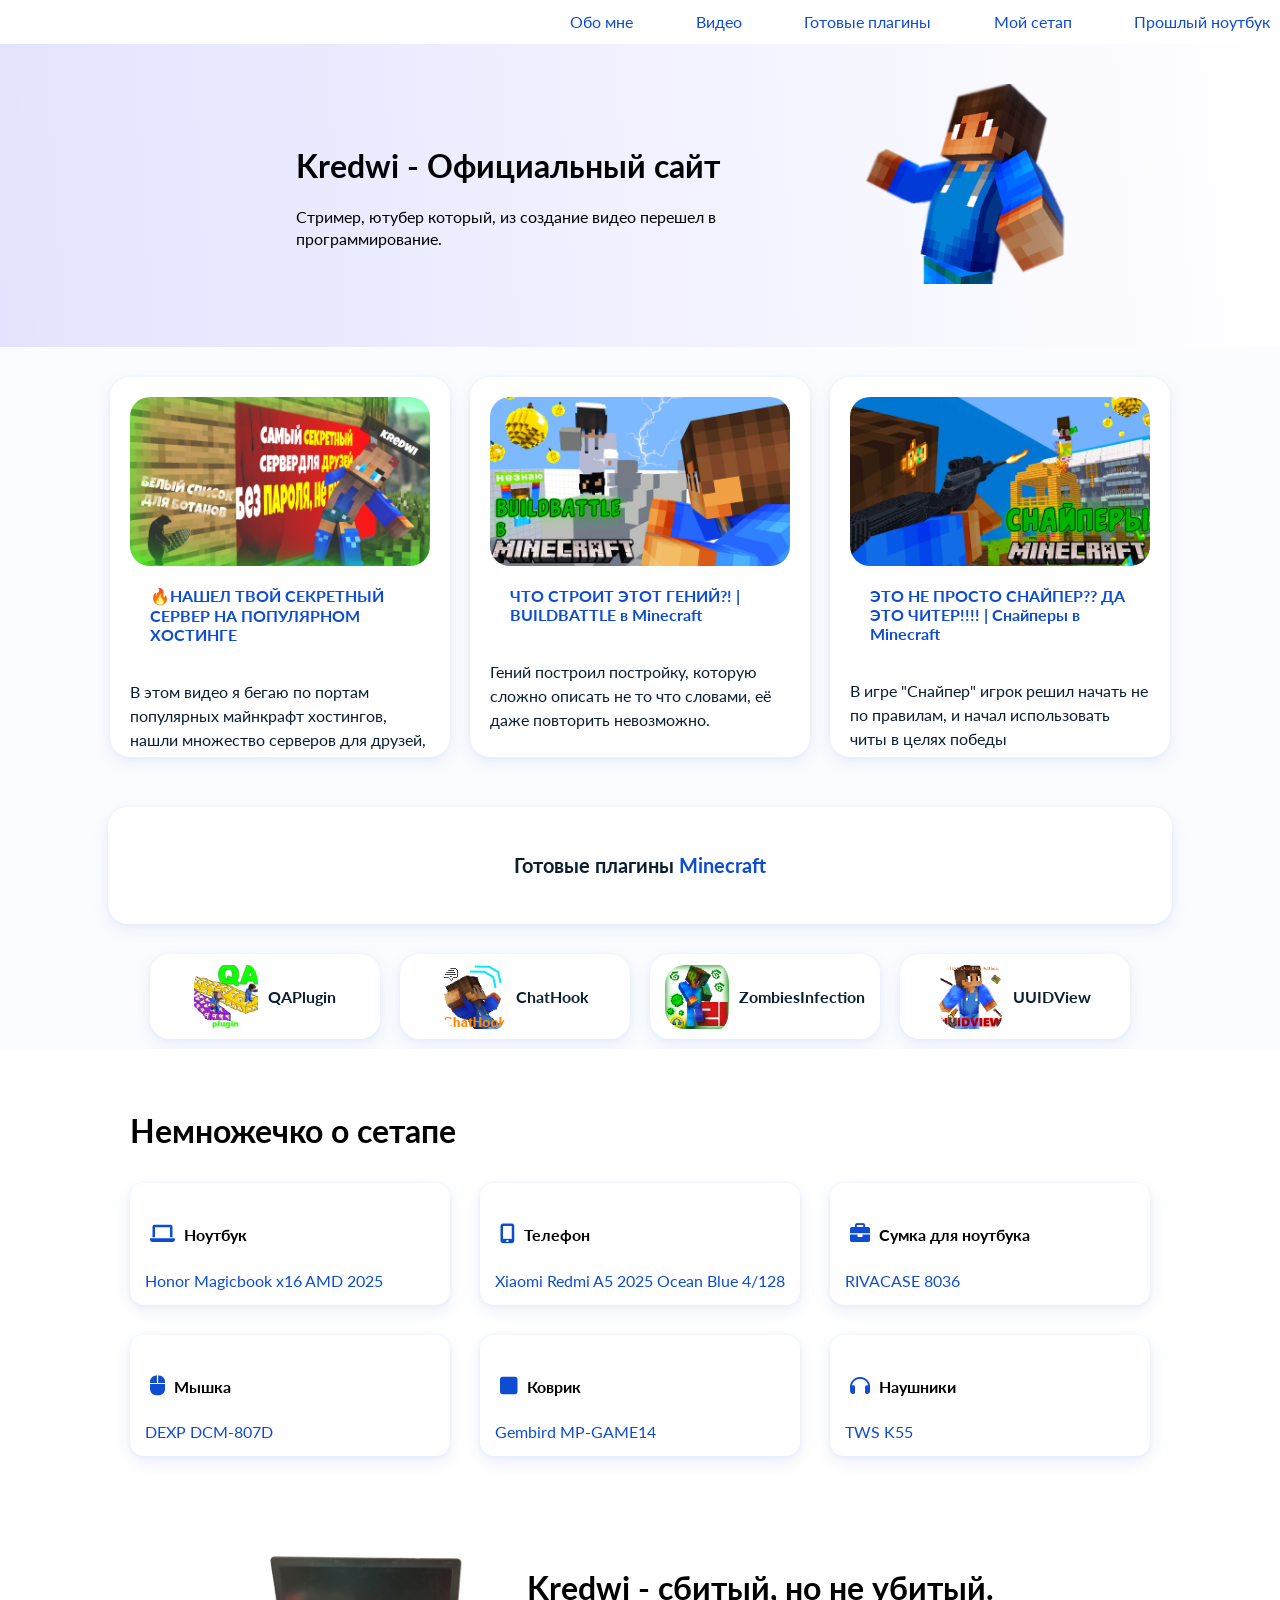
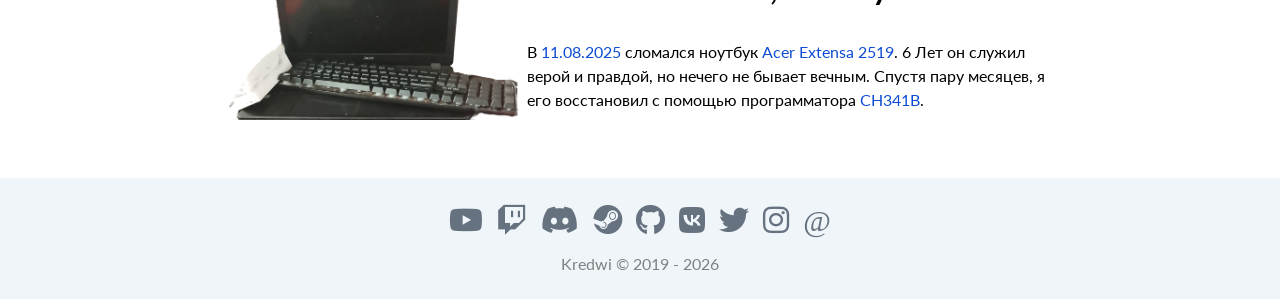
==== index.html @ 36531ae7 "Bug fix" ====
<!doctype html>
<html lang="ru">
  <head>
    <meta charset="UTF-8" />
    <meta name="viewport" content="width=device-width, initial-scale=1.0" />
    <meta
      name="description"
      content="Сайт который дает основное понимание о том, кто такой Kredwi, об его видео, плагинах и о сетапе."
    />
    <meta
      name="keywords"
      content="kredwi,kredvi, krdw, kredit, кредит, кредви, кто такой кредви, ютубер, стример, разработчик, программист, джава, джаваскрипт, java, javascript, видеомейкер, контент-мейкер"
    />
    <meta name="author" content="Kredwi" />
    <meta property="og:title" content="Kredwi - официальный сайт" />
    <meta
      property="og:description"
      content="Основная информация кто такой Kredwi, о его видео плагинах, видео и сетапе"
    />
    <meta
      property="og:image"
      content="https://gravatar.com/avatar/a77a4e4851f74dd401c0567966df96b8c963cc769b6aaed3f3f0028d2c1d0a39?s=512"
    />
    <meta property="og:url" content="https://kredwi.ru" />
    <meta property="og:type" content="website" />
    <meta property="og:site_name" content="Kredwi - официальный сайт" />
    <meta name="twitter:card" content="summary_large_image" />
    <meta name="twitter:title" content="Kredwi - официальный сайт" />
    <meta
      name="twitter:description"
      content="Основная информация кто такой Kredwi, об его видео плагинах и сетапе"
    />
    <meta
      name="twitter:image"
      content="https://gravatar.com/avatar/a77a4e4851f74dd401c0567966df96b8c963cc769b6aaed3f3f0028d2c1d0a39?s=512"
    />
    <meta name="twitter:site" content="@kredwi" />
    <link rel="canonical" href="https://kredwi.ru" />
    <link rel="preconnect" href="https://fonts.googleapis.com" />
    <link rel="preconnect" href="https://fonts.gstatic.com" crossorigin />
    <link
      href="https://fonts.googleapis.com/css2?family=Lato:ital,wght@0,100;0,300;0,400;0,700;0,900;1,100;1,300;1,400;1,700;1,900&display=swap"
      rel="stylesheet"
    />
    <link rel="stylesheet" href="css/index.css" />
    <link rel="stylesheet" href="css/header.css" />
    <link rel="stylesheet" href="css/footer.css" />
    <link rel="stylesheet" href="css/adaptive.css" />
    <link
      rel="stylesheet"
      href="https://cdnjs.cloudflare.com/ajax/libs/font-awesome/6.0.0-beta3/css/all.min.css"
    />
    <title>Kredwi - официальный сайт</title>
    <link rel="shortcut icon" href="image/favicon.ico" type="image/x-icon" />
  </head>
  <body>
    <div id="burder-menu">
      <div class="burder-wrapper">
        <button onclick="toggleBurgerMenu()" id="burder-exit">
          <i class="fas fa-times"></i>
        </button>
        <div id="elements">
          <a onclick="toggleBurgerMenu()" href="#main-data">Обо мне</a>
          <a onclick="toggleBurgerMenu()" href="#video">Видео</a>
          <a onclick="toggleBurgerMenu()" href="#complete-plugins"
            >Готовые плагины</a
          >
          <a onclick="toggleBurgerMenu()" href="#video">Мой сетап</a>
          <a onclick="toggleBurgerMenu()" href="#last-laptop"
            >Прошлый ноутбук</a
          >
        </div>
      </div>
    </div>
    <div id="header">
      <img src="https://new.kredwi.ru/img/kredwispeed.png" alt="" />
      <div id="tabs">
        <a href="#main-data">Обо мне</a>
        <a href="#video">Видео</a>
        <a href="#complete-plugins">Готовые плагины</a>
        <a href="#video">Мой сетап</a>
        <a href="#last-laptop">Прошлый ноутбук</a>
      </div>
      <button onclick="toggleBurgerMenu()" id="burder-button">
        <i class="fas fa-bars"></i>
      </button>
    </div>
    <div id="content">
      <div class="content-1">
        <div class="content-wrapper">
          <div id="main-data">
            <div id="data">
              <h1>Kredwi - Официальный сайт</h1>
              <p>
                Стример, ютубер который, из создание видео перешел в
                программирование.
              </p>
            </div>
            <img src="image/New Project.png" alt="" />
          </div>
        </div>
      </div>
      <div class="content-2" id="video">
        <div class="content-wrapper">
          <div class="components">
            <a href="https://youtu.be/wb9SfsxcWHw" class="component">
              <img src="image/preview/smsbyip.jpg" alt="" srcset="" />
              <h6 class="design-color">
                🔥НАШЕЛ ТВОЙ СЕКРЕТНЫЙ СЕРВЕР НА ПОПУЛЯРНОМ ХОСТИНГЕ
              </h6>
              <p>
                В этом видео я бегаю по портам популярных майнкрафт хостингов,
                нашли множество серверов для друзей, серверов без авторизации и
                много всего другого.
              </p>
            </a>
            <a href="https://youtu.be/pswWV_I-Vp4" class="component">
              <img src="image/preview/bbinm.jpg" alt="" srcset="" />
              <h6 class="design-color">
                ЧТО СТРОИТ ЭТОТ ГЕНИЙ?! | BUILDBATTLE в Minecraft
              </h6>
              <p>
                Гений построил постройку, которую сложно описать не то что
                словами, её даже повторить невозможно.
              </p>
            </a>
            <a href="https://youtu.be/lZJOzJVdaU4" class="component">
              <img src="image/preview/sinm.jpg" alt="" srcset="" />
              <h6 class="design-color">
                ЭТО НЕ ПРОСТО СНАЙПЕР?? ДА ЭТО ЧИТЕР!!!! | Снайперы в Minecraft
              </h6>
              <p>
                В игре "Снайпер" игрок решил начать не по правилам, и начал
                использовать читы в целях победы
              </p>
            </a>
          </div>
        </div>
      </div>
      <div class="content-3">
        <div class="main-component" id="complete-plugins">
          <h4>
            Готовые плагины
            <a href="https://github.com/kredwi"
              ><span class="design-color">Minecraft</span></a
            >
          </h4>
        </div>
        <div class="plugin-wrapper">
          <div class="components">
            <a
              loading="lazy"
              href="https://github.com/kredwi/qaplugin"
              class="component"
            >
              <img src="image/logo/qaplugin.webp" />
              <h6>QAPlugin</h6>
            </a>
            <a
              loading="lazy"
              href="https://github.com/kredwi/chathook"
              class="component"
            >
              <img src="image/logo/chathook.png" alt="" />
              <h6>ChatHook</h6>
            </a>
            <a
              loading="lazy"
              href="https://github.com/Kredwi/ZombiesInfection/"
              class="component"
            >
              <img src="image/logo/zombieinfection.webp" alt="" srcset="" />
              <h6>ZombiesInfection</h6>
            </a>
            <a
              loading="lazy"
              href="https://github.com/kredwi/uuidview"
              class="component"
            >
              <img src="image/logo/uuidview.png" alt="" />
              <h6>UUIDView</h6>
            </a>
          </div>
        </div>
      </div>
      <div class="content-4" id="setup">
        <div class="content-wrapper">
          <h3>Немножечко о сетапе</h3>
          <div class="setup-container">
            <div class="card">
              <h4><i class="fas fa-laptop"></i> Ноутбук</h4>
              <span class="design-color">Honor Magicbook x16 AMD 2025</span>
            </div>
            <div class="card">
              <h4><i class="fas fa-mobile-alt"></i> Телефон</h4>
              <span class="design-color"
                >Xiaomi Redmi A5 2025 Ocean Blue 4/128</span
              >
            </div>
            <div class="card">
              <h4><i class="fas fa-briefcase"></i> Сумка для ноутбука</h4>
              <span class="design-color">RIVACASE 8036</span>
            </div>
            <div class="card">
              <h4><i class="fas fa-mouse"></i> Мышка</h4>
              <span class="design-color">DEXP DCM-807D</span>
            </div>
            <div class="card">
              <h4><i class="fas fa-square"></i> Коврик</h4>
              <span class="design-color">Gembird MP-GAME14</span>
            </div>
            <div class="card">
              <h4><i class="fas fa-headphones"></i> Наушники</h4>
              <span class="design-color">TWS K55</span>
            </div>
          </div>
        </div>
      </div>

      <div class="content-5" id="last-laptop">
        <div class="content-wrapper">
          <div class="wrapper">
            <img loading="lazy" src="image/laptop.png" alt="" />
            <div class="data-wrapper">
              <h3>Kredwi - сбитый, но не убитый.</h3>
              <p>
                В <span class="design-color">11.08.2025</span> сломался ноутбук
                <span class="design-color">Acer Extensa 2519</span>. 6 Лет он
                служил верой и правдой, но нечего не бывает вечным. Спустя пару
                месяцев, я его восстановил с помощью программатора
                <span class="design-color">CH341B</span>.
              </p>
            </div>
          </div>
        </div>
      </div>
    </div>

    <div id="footer">
      <ul>
        <li title="YouTube">
          <a
            href="https://www.youtube.com/channel/UCH-f_szwD2msRXhwMmePeiA"
            target="_blank"
            ><i class="fab fa-youtube"></i
          ></a>
        </li>
        <li title="Twitch">
          <a href="https://www.twitch.tv/kredwi" target="_blank"
            ><i class="fab fa-twitch"></i
          ></a>
        </li>
        <li title="Discord">
          <a href="https://discord.gg/gN4MWwQzMQ" target="_blank"
            ><i class="fab fa-discord"></i
          ></a>
        </li>
        <li title="Steam">
          <a href="https://steamcommunity.com/id/kredwi" target="_blank"
            ><i class="fab fa-steam"></i
          ></a>
        </li>
        <li title="GitHub">
          <a href="https://github.com/Kredwi" target="_blank"
            ><i class="fab fa-github"></i
          ></a>
        </li>
        <li title="Группа ВК">
          <a href="https://vk.com/official_kredwi" target="_blank"
            ><i class="fab fa-vk"></i
          ></a>
        </li>
        <li title="Twitter (X)">
          <a href="https://twitter.com/KredwiO" target="_blank"
            ><i class="fab fa-twitter"></i
          ></a>
        </li>
        <li title="Instagram">
          <a href="https://instagram.com/kredwi" target="_blank"
            ><i class="fab fa-instagram"></i
          ></a>
        </li>
        <li title="Написать на почту">
          <a href="mailto:kredwicraft@gmail.com" target="_blank"
            ><i class="fab fa-at"></i
          ></a>
        </li>
      </ul>
      <p>Kredwi &copy; 2019 - 2026</p>
    </div>
    <script src="js/script.js"></script>
  </body>
</html>
---- css/index.css ----
.content-wrapper {
  max-width: 1200px;
}

.content-1,
.content-2,
.content-3,
.content-4,
.content-5 {
  display: flex;
  justify-content: center;
}

body,
html {
  padding: 0;
  margin: 0;
  font-family: Lato, Arial, sans-serif;
}

a {
  text-decoration: none;
  color: #0b1f33;
}

.design-color {
  color: #0d4cd3;
}

h3 {
  font-size: 32px;
  line-height: 40px;
  font-weight: 700;
}

.content-1 {
  background: linear-gradient(86deg, #e3e3ff 0%, #ffffff 100%);
  padding: 20px;
}
.content-1 #main-data {
  display: flex;
  justify-content: space-between;
  padding: 20px;
  width: 100%;
}
.content-1 #main-data #data {
  margin: 5%;
}
.content-1 #main-data #data h1 {
  font-weight: 700;
}
.content-1 #main-data #data p {
  line-height: 22px;
}
.content-1 #main-data img {
  height: 200px;
  width: auto;
}

.main-component,
.components .component {
  background-color: white;
  margin: 20px;
  border-radius: 20px;
  padding: 20px;
  box-shadow: 0 1px 4px #e3ecff, 0 6px 16px rgba(230, 235, 245, 0.8);
  justify-items: left;
  align-items: center;
}

.main-component {
  display: flex;
  align-items: center;
  justify-content: center;
  width: 80%;
}
.main-component h4 {
  text-align: center;
  font-size: 20px;
}

.components {
  display: flex;
  flex-direction: row;
  height: 105px;
}
.components .component {
  display: flex;
  align-items: center;
  justify-content: center;
  flex-direction: row;
  min-width: 190px;
  max-width: 190px;
  margin: 10px;
  overflow: hidden;
}
.components .component:hover {
  animation: box-animation 0.5s ease-in-out forwards;
}
.components .component i {
  color: #1d5deb;
  font-size: 50px;
  width: auto;
  padding: 20px;
  padding-bottom: 0;
  padding-top: 0;
}
.components .component h6 {
  font-size: 16px;
  margin: 0;
}

.content-2 {
  background-color: #fafcff;
  padding: 20px;
}
.content-2 .components {
  display: grid;
  grid-template-columns: 1fr 1fr 1fr;
  height: 400px;
}
.content-2 .component {
  display: grid;
  grid-template-columns: 1fr;
  height: auto;
  overflow: hidden;
  min-width: 300px;
  max-width: 300px;
}
.content-2 .component h6 {
  padding: 20px;
}
.content-2 .component p {
  font-size: 16px;
  line-height: 24px;
}
.content-2 img {
  width: 300px;
  border-radius: 20px;
}

.content-3 {
  background-color: #fafcff;
  color: #0b1f33;
  font-weight: 700;
  overflow: hidden;
  justify-items: center;
  flex-direction: column;
  align-items: center;
}
.content-3 img {
  width: 64px;
  height: auto;
  padding-right: 10px;
  border-radius: 20px;
}
.content-3 .plugin-wrapper {
  display: flex;
  flex-direction: row;
  align-items: center;
}
.content-3 .plugin-wrapper button {
  border-radius: 20px;
  display: none;
  height: 40px;
  width: 40px;
}

.content-4 {
  justify-items: center;
  padding: 30px;
}
.content-4 .setup-container {
  display: grid;
  gap: 30px;
  grid-template-columns: 1fr 1fr 1fr;
}
.content-4 .card {
  display: grid;
  background-color: white;
  box-shadow: 0 1px 4px #e3ecff, 0 6px 16px rgba(230, 235, 245, 0.8);
  padding: 15px;
  border-radius: 14px;
}
.content-4 .card i {
  color: #0d4cd3;
  font-size: 20px;
  padding: 5px;
}

.content-5 {
  padding: 50px;
  display: flex;
  align-items: center;
  justify-content: center;
}
.content-5 .wrapper {
  display: flex;
  align-items: center;
  justify-content: center;
}
.content-5 .wrapper .data-wrapper p {
  font-size: 16px;
  line-height: 24px;
}
.content-5 .wrapper img {
  width: 300px;
  height: auto;
}

#last-laptop .content-wrapper {
  display: flex;
  align-items: center;
  justify-content: center;
}

@keyframes box-animation {
  from {
    box-shadow: 0 1px 4px #e3ecff, 0 6px 16px rgba(230, 235, 245, 0.8);
  }
  to {
    box-shadow: 0 1px 5px #e3ecff, 0 6px 18px rgba(209, 224, 253, 0.8);
  }
}/*# sourceMappingURL=index.css.map */
---- css/header.css ----
.content-wrapper {
  max-width: 1200px;
}

.content-1,
.content-2,
.content-3,
.content-4,
.content-5 {
  display: flex;
  justify-content: center;
}

body,
html {
  padding: 0;
  margin: 0;
  font-family: Lato, Arial, sans-serif;
}

a {
  text-decoration: none;
  color: #0b1f33;
}

.design-color {
  color: #0d4cd3;
}

h3 {
  font-size: 32px;
  line-height: 40px;
  font-weight: 700;
}

.content-1 {
  background: linear-gradient(86deg, #e3e3ff 0%, #ffffff 100%);
  padding: 20px;
}
.content-1 #main-data {
  display: flex;
  justify-content: space-between;
  padding: 20px;
  width: 100%;
}
.content-1 #main-data #data {
  margin: 5%;
}
.content-1 #main-data #data h1 {
  font-weight: 700;
}
.content-1 #main-data #data p {
  line-height: 22px;
}
.content-1 #main-data img {
  height: 200px;
  width: auto;
}

.main-component,
.components .component {
  background-color: white;
  margin: 20px;
  border-radius: 20px;
  padding: 20px;
  box-shadow: 0 1px 4px #e3ecff, 0 6px 16px rgba(230, 235, 245, 0.8);
  justify-items: left;
  align-items: center;
}

.main-component {
  display: flex;
  align-items: center;
  justify-content: center;
  width: 80%;
}
.main-component h4 {
  text-align: center;
  font-size: 20px;
}

.components {
  display: flex;
  flex-direction: row;
  height: 105px;
}
.components .component {
  display: flex;
  align-items: center;
  justify-content: center;
  flex-direction: row;
  min-width: 190px;
  max-width: 190px;
  margin: 10px;
  overflow: hidden;
}
.components .component:hover {
  animation: box-animation 0.5s ease-in-out forwards;
}
.components .component i {
  color: #1d5deb;
  font-size: 50px;
  width: auto;
  padding: 20px;
  padding-bottom: 0;
  padding-top: 0;
}
.components .component h6 {
  font-size: 16px;
  margin: 0;
}

.content-2 {
  background-color: #fafcff;
  padding: 20px;
}
.content-2 .components {
  display: grid;
  grid-template-columns: 1fr 1fr 1fr;
  height: 400px;
}
.content-2 .component {
  display: grid;
  grid-template-columns: 1fr;
  height: auto;
  overflow: hidden;
  min-width: 300px;
  max-width: 300px;
}
.content-2 .component h6 {
  padding: 20px;
}
.content-2 .component p {
  font-size: 16px;
  line-height: 24px;
}
.content-2 img {
  width: 300px;
  border-radius: 20px;
}

.content-3 {
  background-color: #fafcff;
  color: #0b1f33;
  font-weight: 700;
  overflow: hidden;
  justify-items: center;
}
.content-3 img {
  width: 64px;
  height: auto;
  padding-right: 10px;
  border-radius: 20px;
}
.content-3 .plugin-wrapper {
  display: flex;
  flex-direction: row;
  align-items: center;
}
.content-3 .plugin-wrapper button {
  border-radius: 20px;
  display: none;
  height: 40px;
  width: 40px;
}

.content-4 {
  justify-items: center;
  padding: 30px;
}
.content-4 .setup-container {
  display: grid;
  gap: 30px;
  grid-template-columns: 1fr 1fr 1fr;
}
.content-4 .card {
  display: grid;
  background-color: white;
  box-shadow: 0 1px 4px #e3ecff, 0 6px 16px rgba(230, 235, 245, 0.8);
  padding: 15px;
  border-radius: 14px;
}
.content-4 .card i {
  color: #0d4cd3;
  font-size: 20px;
  padding: 5px;
}

.content-5 {
  padding: 50px;
  display: flex;
  align-items: center;
  justify-content: center;
}
.content-5 .wrapper {
  width: 70%;
  flex-direction: row;
}
.content-5 .wrapper .data-wrapper p {
  font-size: 16px;
  line-height: 24px;
}
.content-5 .wrapper img {
  width: 300px;
  height: auto;
}

#last-laptop .content-wrapper {
  display: flex;
  align-items: center;
  justify-content: center;
}

@keyframes box-animation {
  from {
    box-shadow: 0 1px 4px #e3ecff, 0 6px 16px rgba(230, 235, 245, 0.8);
  }
  to {
    box-shadow: 0 1px 5px #e3ecff, 0 6px 18px rgba(209, 224, 253, 0.8);
  }
}
#header {
  display: flex;
  justify-content: space-between;
  align-items: center;
  padding: 10px;
}
#header img {
  width: 45px;
  height: auto;
}
#header #burder-button {
  background: none;
  border: none;
  outline: 0;
  font-size: 32px;
  color: #0d4cd3;
  display: none;
}
#header #tabs {
  display: flex;
  justify-content: space-between;
  width: 700px;
}
#header #tabs a {
  color: #0d4cd3;
  font-family: Lato, Arial, sans-serif;
  font-size: 16px;
  line-height: 24px;
}

#burder-menu {
  display: none;
  position: fixed;
  z-index: 100;
  height: 100%;
  width: 100%;
  background-color: rgba(0, 0, 0, 0.3137254902);
}
#burder-menu .burder-wrapper {
  background-color: white;
  height: 100%;
  width: 40%;
}
#burder-menu .burder-wrapper #burder-exit {
  justify-self: right;
  padding: 20px;
  background: none;
  border: none;
  outline: 0;
  font-size: 32px;
  color: #0d4cd3;
}
#burder-menu .burder-wrapper #elements {
  display: flex;
  flex-direction: column;
}
#burder-menu .burder-wrapper #elements a {
  color: #0d4cd3;
  padding: 30px;
}/*# sourceMappingURL=header.css.map */
---- css/footer.css ----
#footer {
  text-align: center;
  background-color: #eff5f9;
  padding: 10px;
  color: gray;
}
#footer ul {
  text-decoration: none;
  padding: 0;
}
#footer ul li {
  list-style-type: none;
  display: inline;
}
#footer ul a {
  color: #66727f;
  font-size: 30px;
  font-family: "Bad Script", cursive;
  font-weight: 400;
  font-style: normal;
  text-decoration: none;
  margin: 5px;
}
#footer ul a:hover {
  animation: link-animation-hover 1s ease 0s 1 alternate forwards;
}
#footer ul a:active {
  animation: link-animation-active 0.5s ease 0s 1 alternate forwards;
}

@keyframes link-animation-hover {
  from {
    color: #66727f;
  }
  to {
    color: #0952ef;
  }
}
@keyframes link-animation-active {
  from {
    color: #0952ef;
  }
  to {
    color: #0b43bc;
  }
}/*# sourceMappingURL=footer.css.map */
---- css/adaptive.css ----
.content-wrapper {
  max-width: 1200px;
}

.content-1,
.content-2,
.content-3,
.content-4,
.content-5 {
  display: flex;
  justify-content: center;
}

body,
html {
  padding: 0;
  margin: 0;
  font-family: Lato, Arial, sans-serif;
}

a {
  text-decoration: none;
  color: #0b1f33;
}

.design-color {
  color: #0d4cd3;
}

h3 {
  font-size: 32px;
  line-height: 40px;
  font-weight: 700;
}

.content-1 {
  background: linear-gradient(86deg, #e3e3ff 0%, #ffffff 100%);
  padding: 20px;
}
.content-1 #main-data {
  display: flex;
  justify-content: space-between;
  padding: 20px;
  width: 100%;
}
.content-1 #main-data #data {
  margin: 5%;
}
.content-1 #main-data #data h1 {
  font-weight: 700;
}
.content-1 #main-data #data p {
  line-height: 22px;
}
.content-1 #main-data img {
  height: 200px;
  width: auto;
}

.main-component,
.components .component {
  background-color: white;
  margin: 20px;
  border-radius: 20px;
  padding: 20px;
  box-shadow: 0 1px 4px #e3ecff, 0 6px 16px rgba(230, 235, 245, 0.8);
  justify-items: left;
  align-items: center;
}

.main-component {
  display: flex;
  align-items: center;
  justify-content: center;
  width: 80%;
}
.main-component h4 {
  text-align: center;
  font-size: 20px;
}

.components {
  display: flex;
  flex-direction: row;
  height: 105px;
}
.components .component {
  display: flex;
  align-items: center;
  justify-content: center;
  flex-direction: row;
  min-width: 190px;
  max-width: 190px;
  margin: 10px;
  overflow: hidden;
}
.components .component:hover {
  animation: box-animation 0.5s ease-in-out forwards;
}
.components .component i {
  color: #1d5deb;
  font-size: 50px;
  width: auto;
  padding: 20px;
  padding-bottom: 0;
  padding-top: 0;
}
.components .component h6 {
  font-size: 16px;
  margin: 0;
}

.content-2 {
  background-color: #fafcff;
  padding: 20px;
}
.content-2 .components {
  display: grid;
  grid-template-columns: 1fr 1fr 1fr;
  height: 400px;
}
.content-2 .component {
  display: grid;
  grid-template-columns: 1fr;
  height: auto;
  overflow: hidden;
  min-width: 300px;
  max-width: 300px;
}
.content-2 .component h6 {
  padding: 20px;
}
.content-2 .component p {
  font-size: 16px;
  line-height: 24px;
}
.content-2 img {
  width: 300px;
  border-radius: 20px;
}

.content-3 {
  background-color: #fafcff;
  color: #0b1f33;
  font-weight: 700;
  overflow: hidden;
  justify-items: center;
}
.content-3 img {
  width: 64px;
  height: auto;
  padding-right: 10px;
  border-radius: 20px;
}
.content-3 .plugin-wrapper {
  display: flex;
  flex-direction: row;
  align-items: center;
}
.content-3 .plugin-wrapper button {
  border-radius: 20px;
  display: none;
  height: 40px;
  width: 40px;
}

.content-4 {
  justify-items: center;
  padding: 30px;
}
.content-4 .setup-container {
  display: grid;
  gap: 30px;
  grid-template-columns: 1fr 1fr 1fr;
}
.content-4 .card {
  display: grid;
  background-color: white;
  box-shadow: 0 1px 4px #e3ecff, 0 6px 16px rgba(230, 235, 245, 0.8);
  padding: 15px;
  border-radius: 14px;
}
.content-4 .card i {
  color: #0d4cd3;
  font-size: 20px;
  padding: 5px;
}

.content-5 {
  padding: 50px;
  display: flex;
  align-items: center;
  justify-content: center;
}
.content-5 .wrapper {
  display: flex;
  align-items: center;
  justify-content: center;
}
.content-5 .wrapper .data-wrapper p {
  font-size: 16px;
  line-height: 24px;
}
.content-5 .wrapper img {
  width: 300px;
  height: auto;
}

#last-laptop .content-wrapper {
  display: flex;
  align-items: center;
  justify-content: center;
}

@keyframes box-animation {
  from {
    box-shadow: 0 1px 4px #e3ecff, 0 6px 16px rgba(230, 235, 245, 0.8);
  }
  to {
    box-shadow: 0 1px 5px #e3ecff, 0 6px 18px rgba(209, 224, 253, 0.8);
  }
}
@media (max-width: 1200px) {
  #header #tabs {
    width: 50%;
  }
}
@media (max-width: 1090px) {
  #header #tabs {
    width: 60%;
  }
  .content-2 .component {
    margin: 0;
    padding: 10px;
  }
}
@media (max-width: 1012px) {
  .content-2 {
    background-color: #fafcff;
    padding: 20px;
    overflow: hidden;
  }
  .content-2 .components {
    display: flex;
    height: 400px;
    width: auto;
  }
  .content-2 .component {
    display: flex;
    flex-direction: column;
    margin: 10px;
  }
  .content-3 .plugin-wrapper {
    overflow: auto;
    width: 100%;
    scrollbar-width: none;
    scroll-behavior: smooth;
    -ms-overflow-style: none;
  }
  .content-3 .plugin-wrapper::-webkit-scrollbar {
    display: none;
  }
  .content-3 .plugin-wrapper button {
    display: inline;
    position: absolute;
  }
  .content-3 .plugin-wrapper .components {
    flex-wrap: nowrap;
    justify-content: flex-start;
  }
  .content #header #tabs {
    width: 70%;
  }
  .content-2 .components {
    align-items: center;
    flex-direction: column;
    height: auto;
  }
  .content-2 .component {
    max-width: 80%;
    min-width: 5%;
  }
  .content-2 img {
    width: 90%;
    border-radius: 20px;
  }
  .content-5 .wrapper {
    display: flex;
    align-items: center;
    justify-content: center;
    width: 70%;
    flex-direction: column;
  }
}
@media (max-width: 880px) {
  .content-1 #main-data {
    align-items: center;
    flex-direction: column-reverse;
  }
  .content-1 #main-data img {
    width: 200px;
    height: auto;
  }
  .content-3 .plugin-wrapper button {
    display: none;
    position: absolute;
  }
  #header #tabs {
    display: none;
  }
  #header #burder-button {
    display: inline;
  }
  #header #burder-menu {
    display: block;
  }
}
@media (max-width: 480px) {
  #burder-menu {
    position: fixed;
    z-index: 100;
    height: 100%;
    width: 100%;
    background-color: rgba(0, 0, 0, 0.3137254902);
  }
  #burder-wrapper {
    width: 100% !important;
  }
  .content-3 .main-component {
    width: 70%;
  }
  .content-4 .setup-container {
    grid-template-columns: 1fr 1fr;
  }
  .content-5 .wrapper img {
    width: 230px;
    height: auto;
  }
}/*# sourceMappingURL=adaptive.css.map */
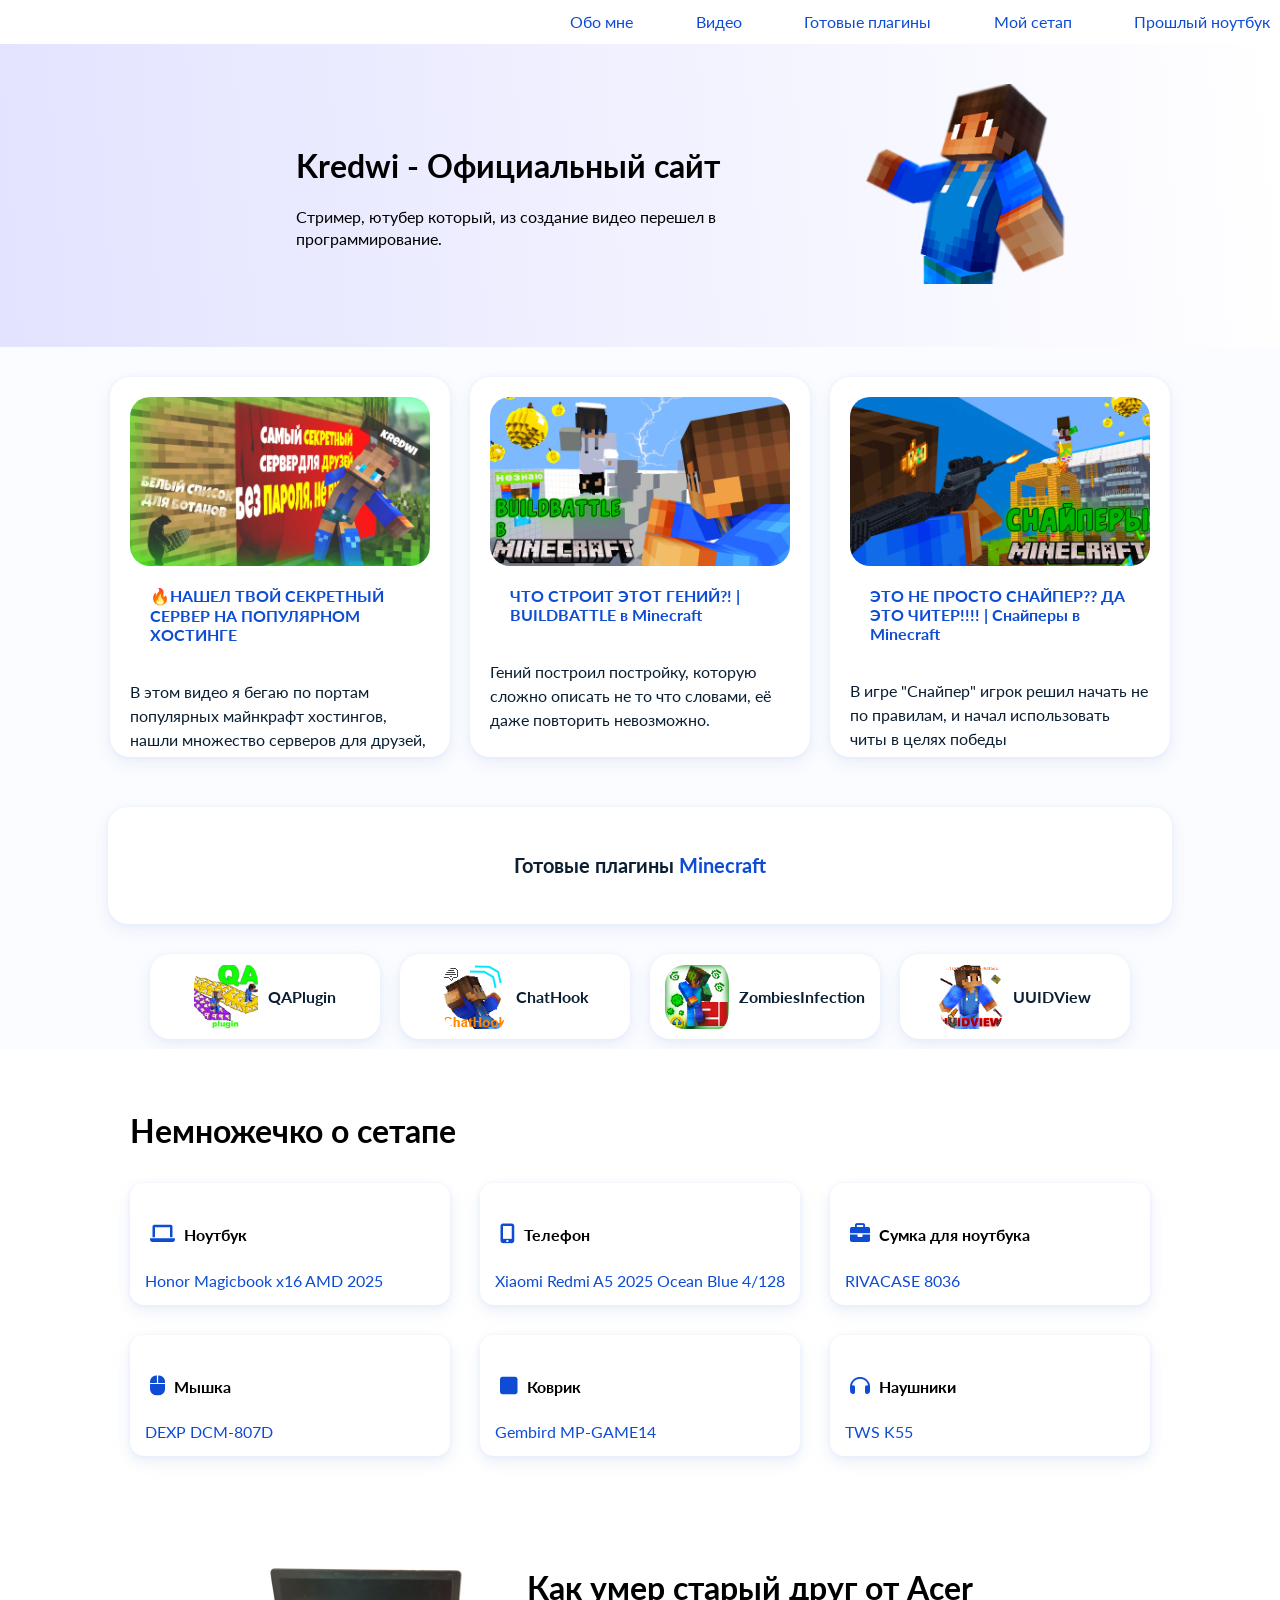
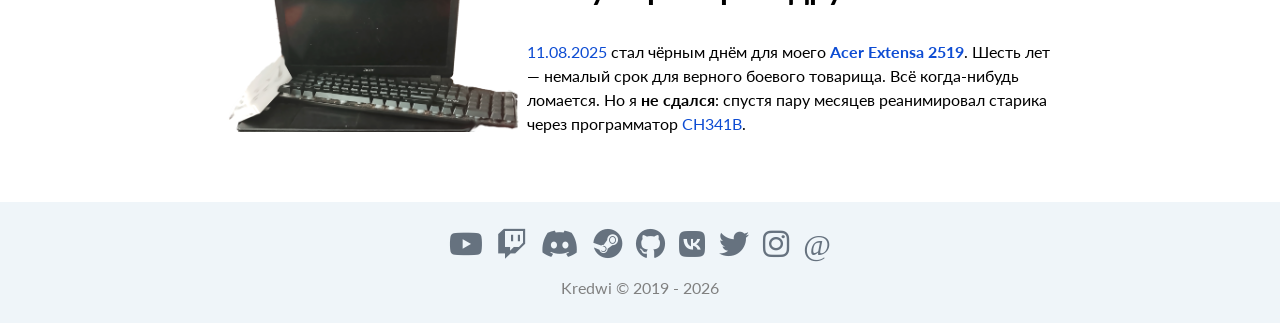
==== commit ec23b64f: "Change information of laptop" ====
--- a/index.html
+++ b/index.html
@@ -222,12 +222,14 @@
           <div class="wrapper">
             <img loading="lazy" src="image/laptop.png" alt="" />
             <div class="data-wrapper">
-              <h3>Kredwi - сбитый, но не убитый.</h3>
-              <p>
-                В <span class="design-color">11.08.2025</span> сломался ноутбук
-                <span class="design-color">Acer Extensa 2519</span>. 6 Лет он
-                служил верой и правдой, но нечего не бывает вечным. Спустя пару
-                месяцев, я его восстановил с помощью программатора
+              <h3>Как умер старый друг от Acer</h3>
+              <p>
+                <span class="design-color">11.08.2025</span> стал чёрным днём
+                для моего
+                <span class="design-color"><b>Acer Extensa 2519</b></span
+                >. Шесть лет — немалый срок для верного боевого товарища. Всё
+                когда-нибудь ломается. Но я <b>не сдался</b>: спустя пару
+                месяцев реанимировал старика через программатор
                 <span class="design-color">CH341B</span>.
               </p>
             </div>
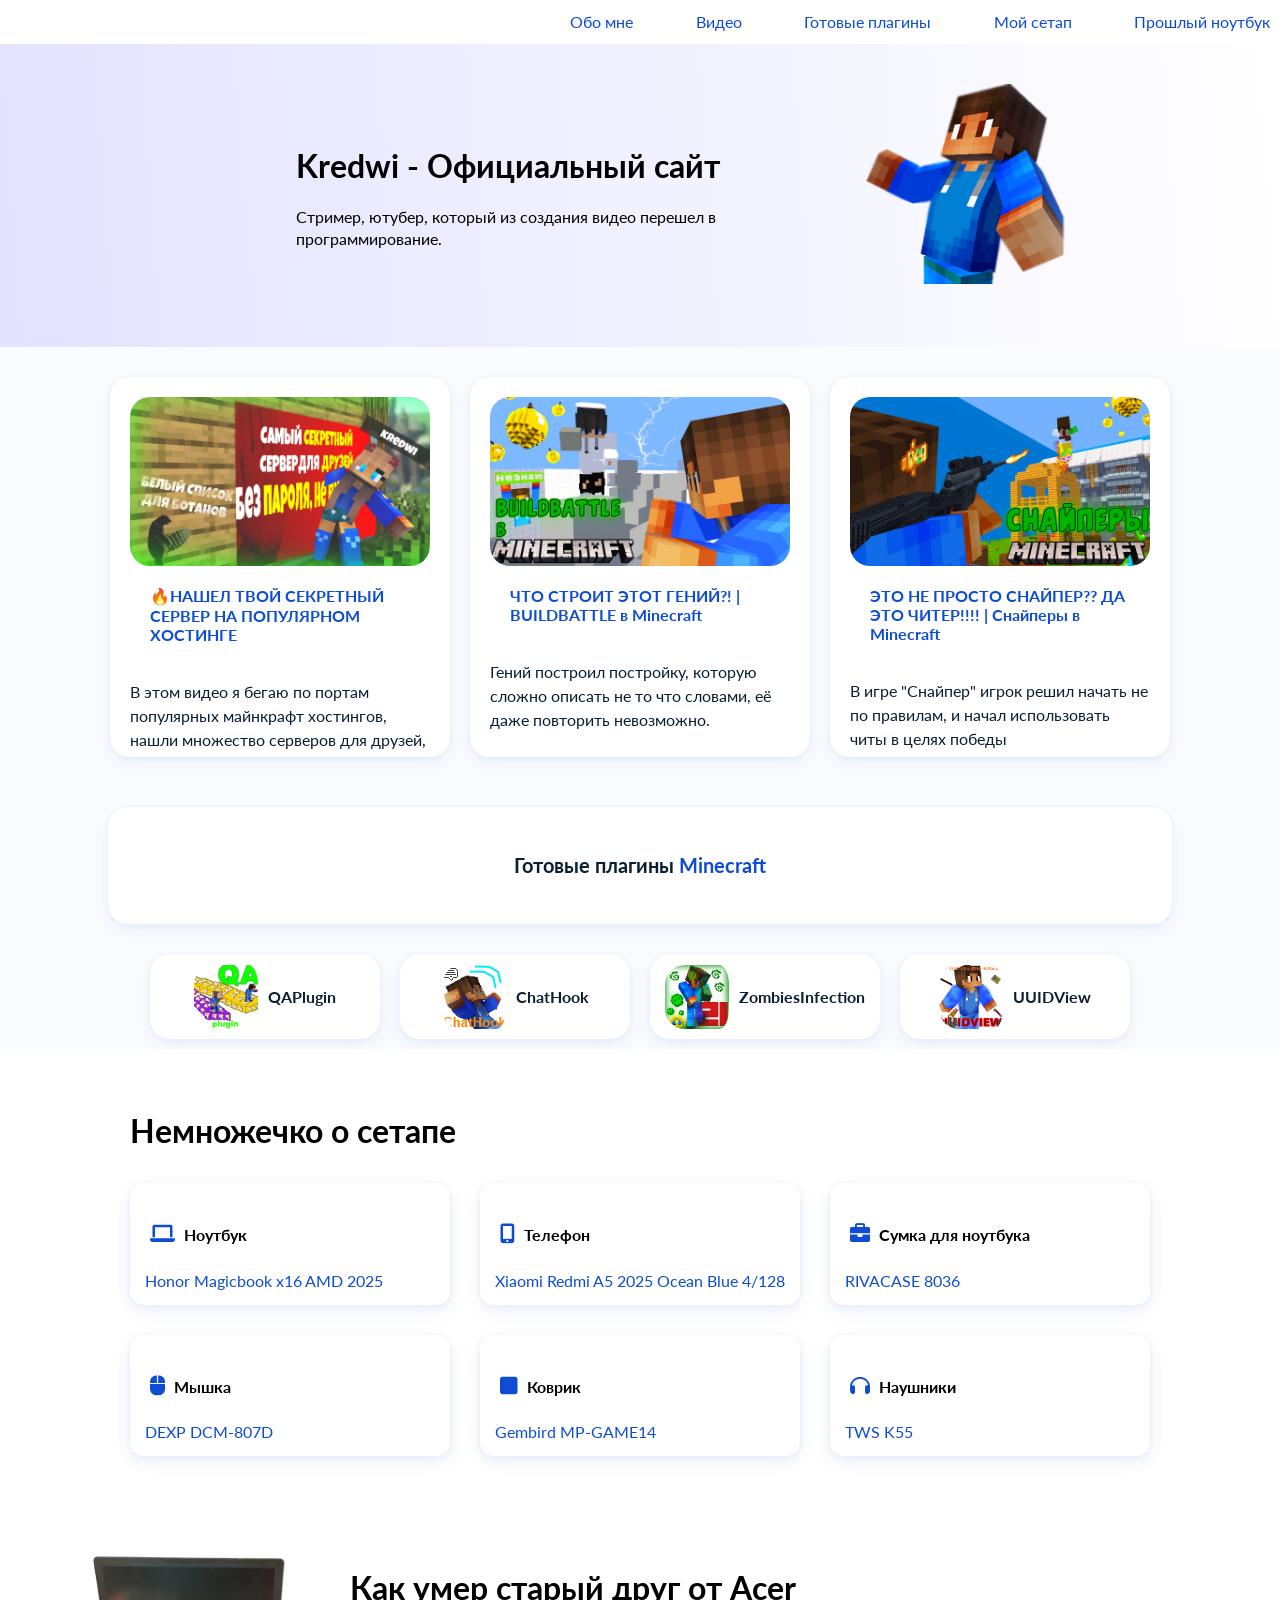
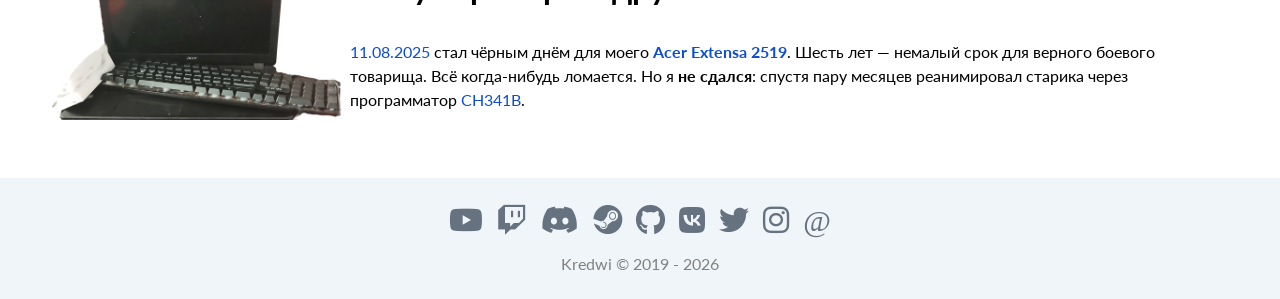
==== commit d35501ba: "Update index.html" ====
--- a/index.html
+++ b/index.html
@@ -92,7 +92,7 @@
             <div id="data">
               <h1>Kredwi - Официальный сайт</h1>
               <p>
-                Стример, ютубер который, из создание видео перешел в
+                Стример, ютубер, который из создания видео перешел в
                 программирование.
               </p>
             </div>
--- a/css/header.css
+++ b/css/header.css
@@ -145,6 +145,8 @@
   font-weight: 700;
   overflow: hidden;
   justify-items: center;
+  flex-direction: column;
+  align-items: center;
 }
 .content-3 img {
   width: 64px;
@@ -193,8 +195,9 @@
   justify-content: center;
 }
 .content-5 .wrapper {
-  width: 70%;
-  flex-direction: row;
+  display: flex;
+  align-items: center;
+  justify-content: center;
 }
 .content-5 .wrapper .data-wrapper p {
   font-size: 16px;
--- a/css/adaptive.css
+++ b/css/adaptive.css
@@ -145,6 +145,8 @@
   font-weight: 700;
   overflow: hidden;
   justify-items: center;
+  flex-direction: column;
+  align-items: center;
 }
 .content-3 img {
   width: 64px;
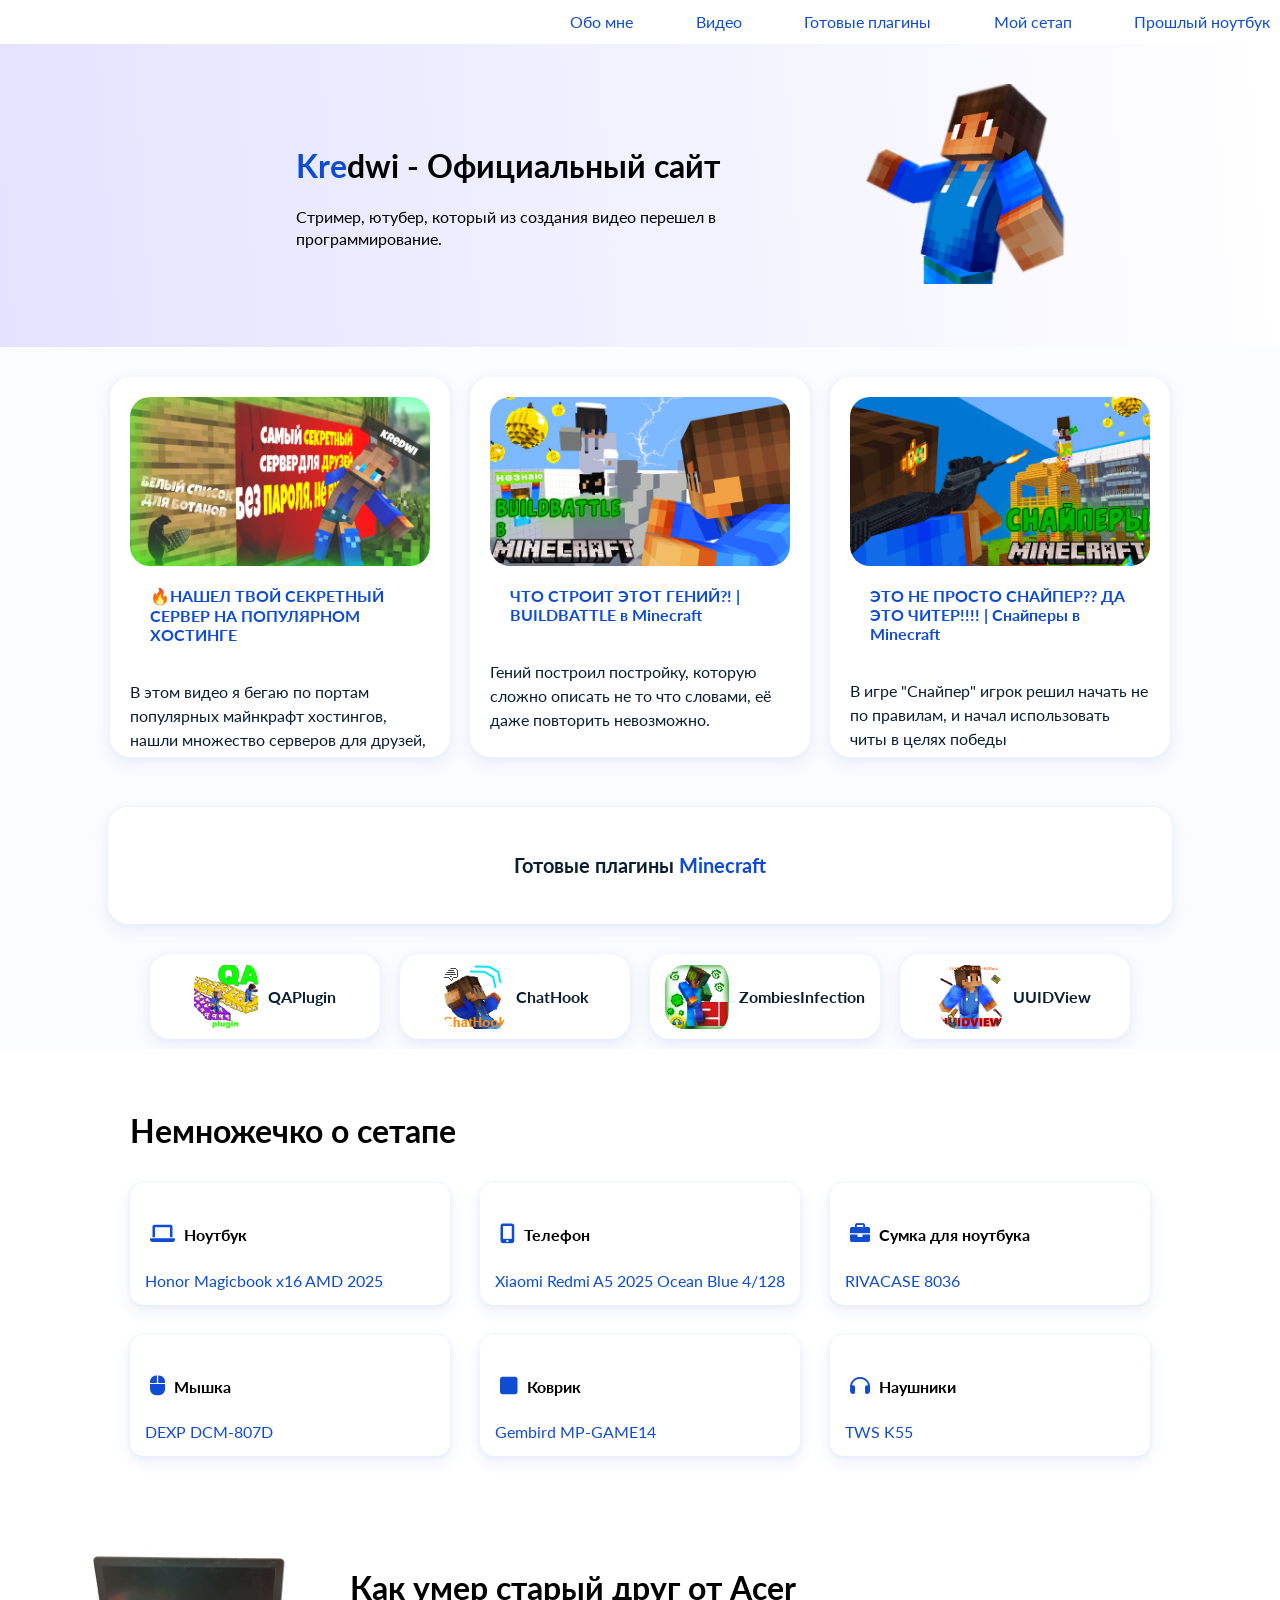
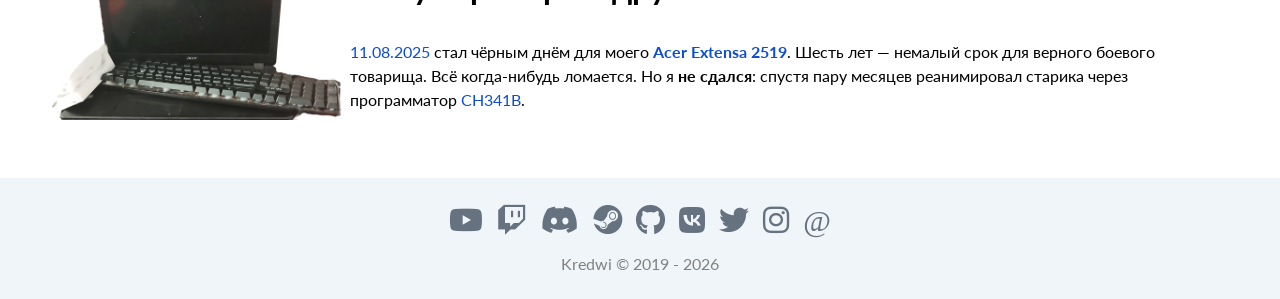
==== commit 7c97e8c8: "design color for first 3 symbols" ====
--- a/index.html
+++ b/index.html
@@ -90,7 +90,9 @@
         <div class="content-wrapper">
           <div id="main-data">
             <div id="data">
-              <h1>Kredwi - Официальный сайт</h1>
+              <h1>
+                <span class="design-color">Kre</span>dwi - Официальный сайт
+              </h1>
               <p>
                 Стример, ютубер, который из создания видео перешел в
                 программирование.
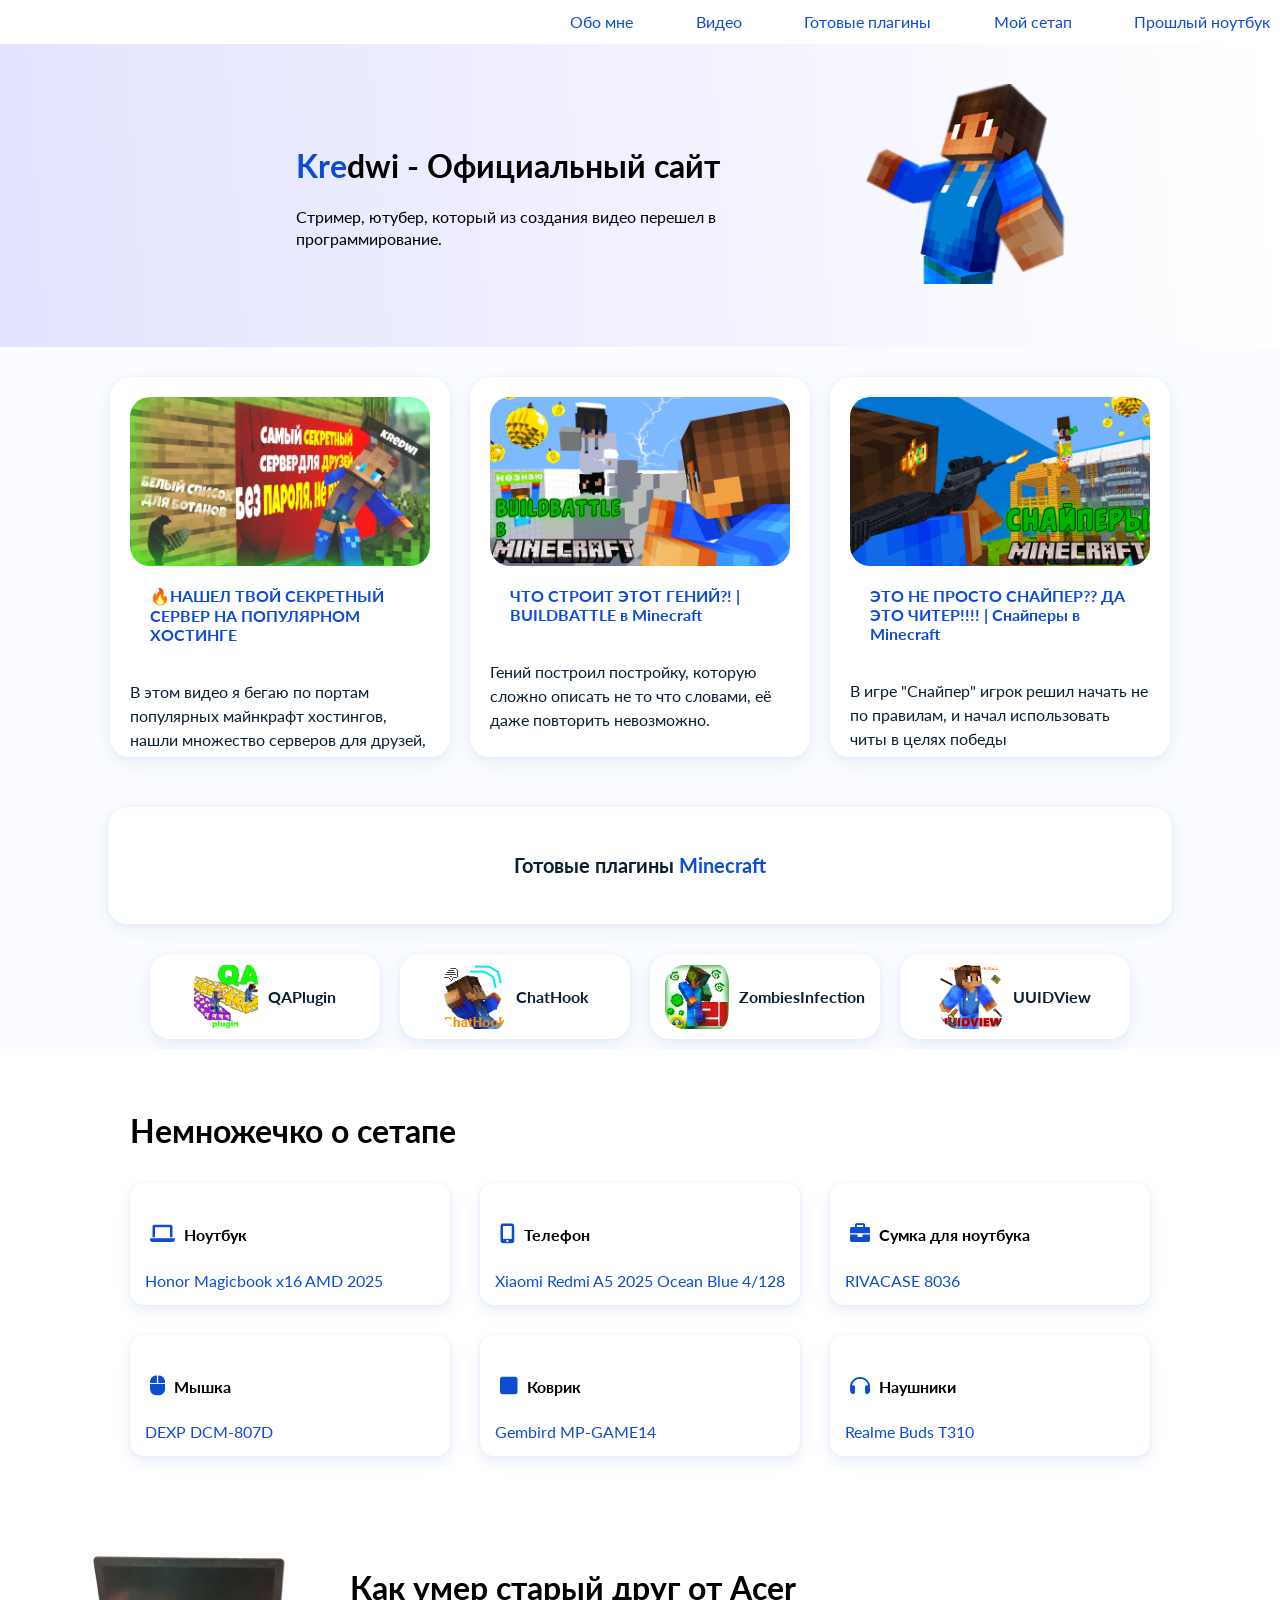
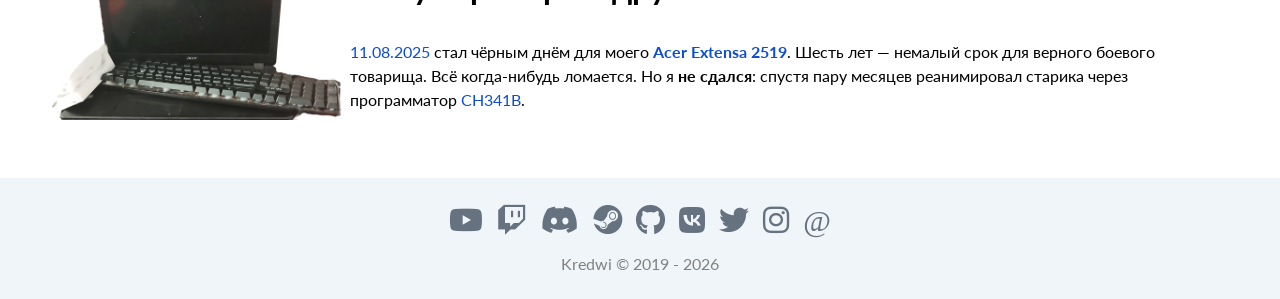
==== commit 181e0e41: "change headphones to realme buds t310" ====
--- a/index.html
+++ b/index.html
@@ -65,7 +65,7 @@
           <a onclick="toggleBurgerMenu()" href="#complete-plugins"
             >Готовые плагины</a
           >
-          <a onclick="toggleBurgerMenu()" href="#video">Мой сетап</a>
+          <a onclick="toggleBurgerMenu()" href="#setup">Мой сетап</a>
           <a onclick="toggleBurgerMenu()" href="#last-laptop"
             >Прошлый ноутбук</a
           >
@@ -78,7 +78,7 @@
         <a href="#main-data">Обо мне</a>
         <a href="#video">Видео</a>
         <a href="#complete-plugins">Готовые плагины</a>
-        <a href="#video">Мой сетап</a>
+        <a href="#setup">Мой сетап</a>
         <a href="#last-laptop">Прошлый ноутбук</a>
       </div>
       <button onclick="toggleBurgerMenu()" id="burder-button">
@@ -91,7 +91,9 @@
           <div id="main-data">
             <div id="data">
               <h1>
-                <span class="design-color">Kre</span>dwi - Официальный сайт
+                <span class="design-color"
+                  >Kr<span class="gradient-text">e</span></span
+                >dwi - Официальный сайт
               </h1>
               <p>
                 Стример, ютубер, который из создания видео перешел в
@@ -213,7 +215,7 @@
             </div>
             <div class="card">
               <h4><i class="fas fa-headphones"></i> Наушники</h4>
-              <span class="design-color">TWS K55</span>
+              <span class="design-color">Realme Buds T310</span>
             </div>
           </div>
         </div>
--- a/css/index.css
+++ b/css/index.css
@@ -27,6 +27,10 @@
   color: #0d4cd3;
 }
 
+/* .gradient-text {
+  background-color: #1d5deb;
+  text-
+} */
 h3 {
   font-size: 32px;
   line-height: 40px;
@@ -63,7 +67,9 @@
   margin: 20px;
   border-radius: 20px;
   padding: 20px;
-  box-shadow: 0 1px 4px #e3ecff, 0 6px 16px rgba(230, 235, 245, 0.8);
+  box-shadow:
+    0 1px 4px #e3ecff,
+    0 6px 16px rgba(230, 235, 245, 0.8);
   justify-items: left;
   align-items: center;
 }
@@ -178,7 +184,9 @@
 .content-4 .card {
   display: grid;
   background-color: white;
-  box-shadow: 0 1px 4px #e3ecff, 0 6px 16px rgba(230, 235, 245, 0.8);
+  box-shadow:
+    0 1px 4px #e3ecff,
+    0 6px 16px rgba(230, 235, 245, 0.8);
   padding: 15px;
   border-radius: 14px;
 }
@@ -216,9 +224,13 @@
 
 @keyframes box-animation {
   from {
-    box-shadow: 0 1px 4px #e3ecff, 0 6px 16px rgba(230, 235, 245, 0.8);
+    box-shadow:
+      0 1px 4px #e3ecff,
+      0 6px 16px rgba(230, 235, 245, 0.8);
   }
   to {
-    box-shadow: 0 1px 5px #e3ecff, 0 6px 18px rgba(209, 224, 253, 0.8);
+    box-shadow:
+      0 1px 5px #e3ecff,
+      0 6px 18px rgba(209, 224, 253, 0.8);
   }
-}/*# sourceMappingURL=index.css.map */+} /*# sourceMappingURL=index.css.map */
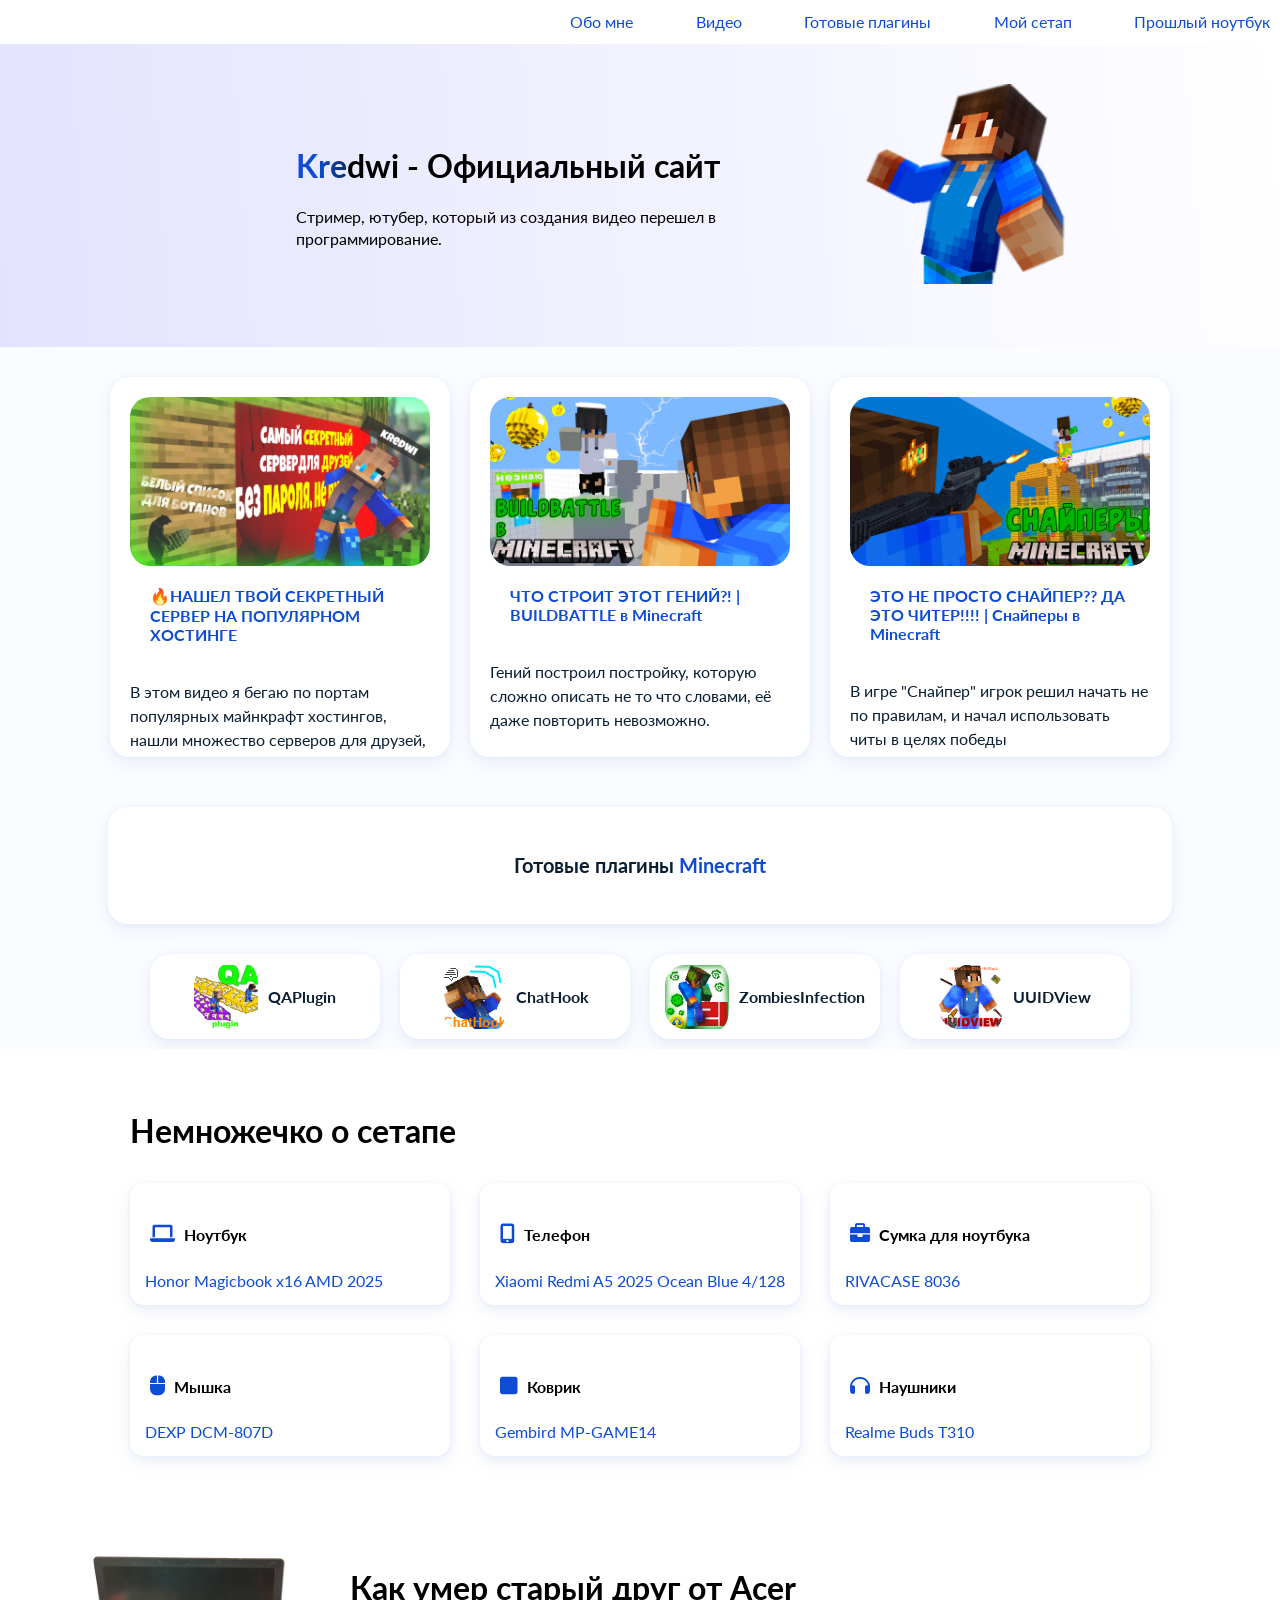
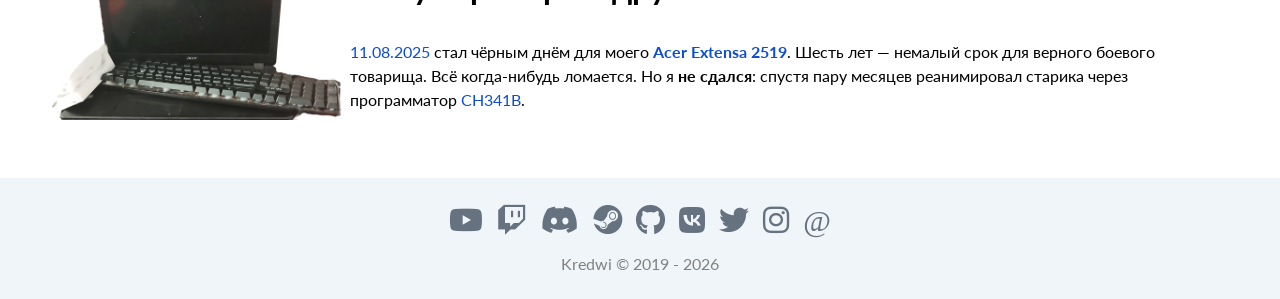
==== commit 4f7b1425: "gradient to symbok" ====
--- a/index.html
+++ b/index.html
@@ -92,7 +92,7 @@
             <div id="data">
               <h1>
                 <span class="design-color"
-                  >Kr<span class="gradient-text">e</span></span
+                  >K<span class="gradient-text">re</span></span
                 >dwi - Официальный сайт
               </h1>
               <p>
--- a/css/index.css
+++ b/css/index.css
@@ -27,10 +27,14 @@
   color: #0d4cd3;
 }
 
-/* .gradient-text {
-  background-color: #1d5deb;
-  text-
-} */
+.gradient-text {
+  background: linear-gradient(90deg, #0d4cd3, #0b1f33, #0b1f33);
+  -webkit-background-clip: text;
+  background-clip: text;
+  color: transparent;
+  background-size: 300% 100%;
+}
+
 h3 {
   font-size: 32px;
   line-height: 40px;
@@ -67,9 +71,7 @@
   margin: 20px;
   border-radius: 20px;
   padding: 20px;
-  box-shadow:
-    0 1px 4px #e3ecff,
-    0 6px 16px rgba(230, 235, 245, 0.8);
+  box-shadow: 0 1px 4px #e3ecff, 0 6px 16px rgba(230, 235, 245, 0.8);
   justify-items: left;
   align-items: center;
 }
@@ -184,9 +186,7 @@
 .content-4 .card {
   display: grid;
   background-color: white;
-  box-shadow:
-    0 1px 4px #e3ecff,
-    0 6px 16px rgba(230, 235, 245, 0.8);
+  box-shadow: 0 1px 4px #e3ecff, 0 6px 16px rgba(230, 235, 245, 0.8);
   padding: 15px;
   border-radius: 14px;
 }
@@ -224,13 +224,9 @@
 
 @keyframes box-animation {
   from {
-    box-shadow:
-      0 1px 4px #e3ecff,
-      0 6px 16px rgba(230, 235, 245, 0.8);
+    box-shadow: 0 1px 4px #e3ecff, 0 6px 16px rgba(230, 235, 245, 0.8);
   }
   to {
-    box-shadow:
-      0 1px 5px #e3ecff,
-      0 6px 18px rgba(209, 224, 253, 0.8);
+    box-shadow: 0 1px 5px #e3ecff, 0 6px 18px rgba(209, 224, 253, 0.8);
   }
-} /*# sourceMappingURL=index.css.map */
+}/*# sourceMappingURL=index.css.map */
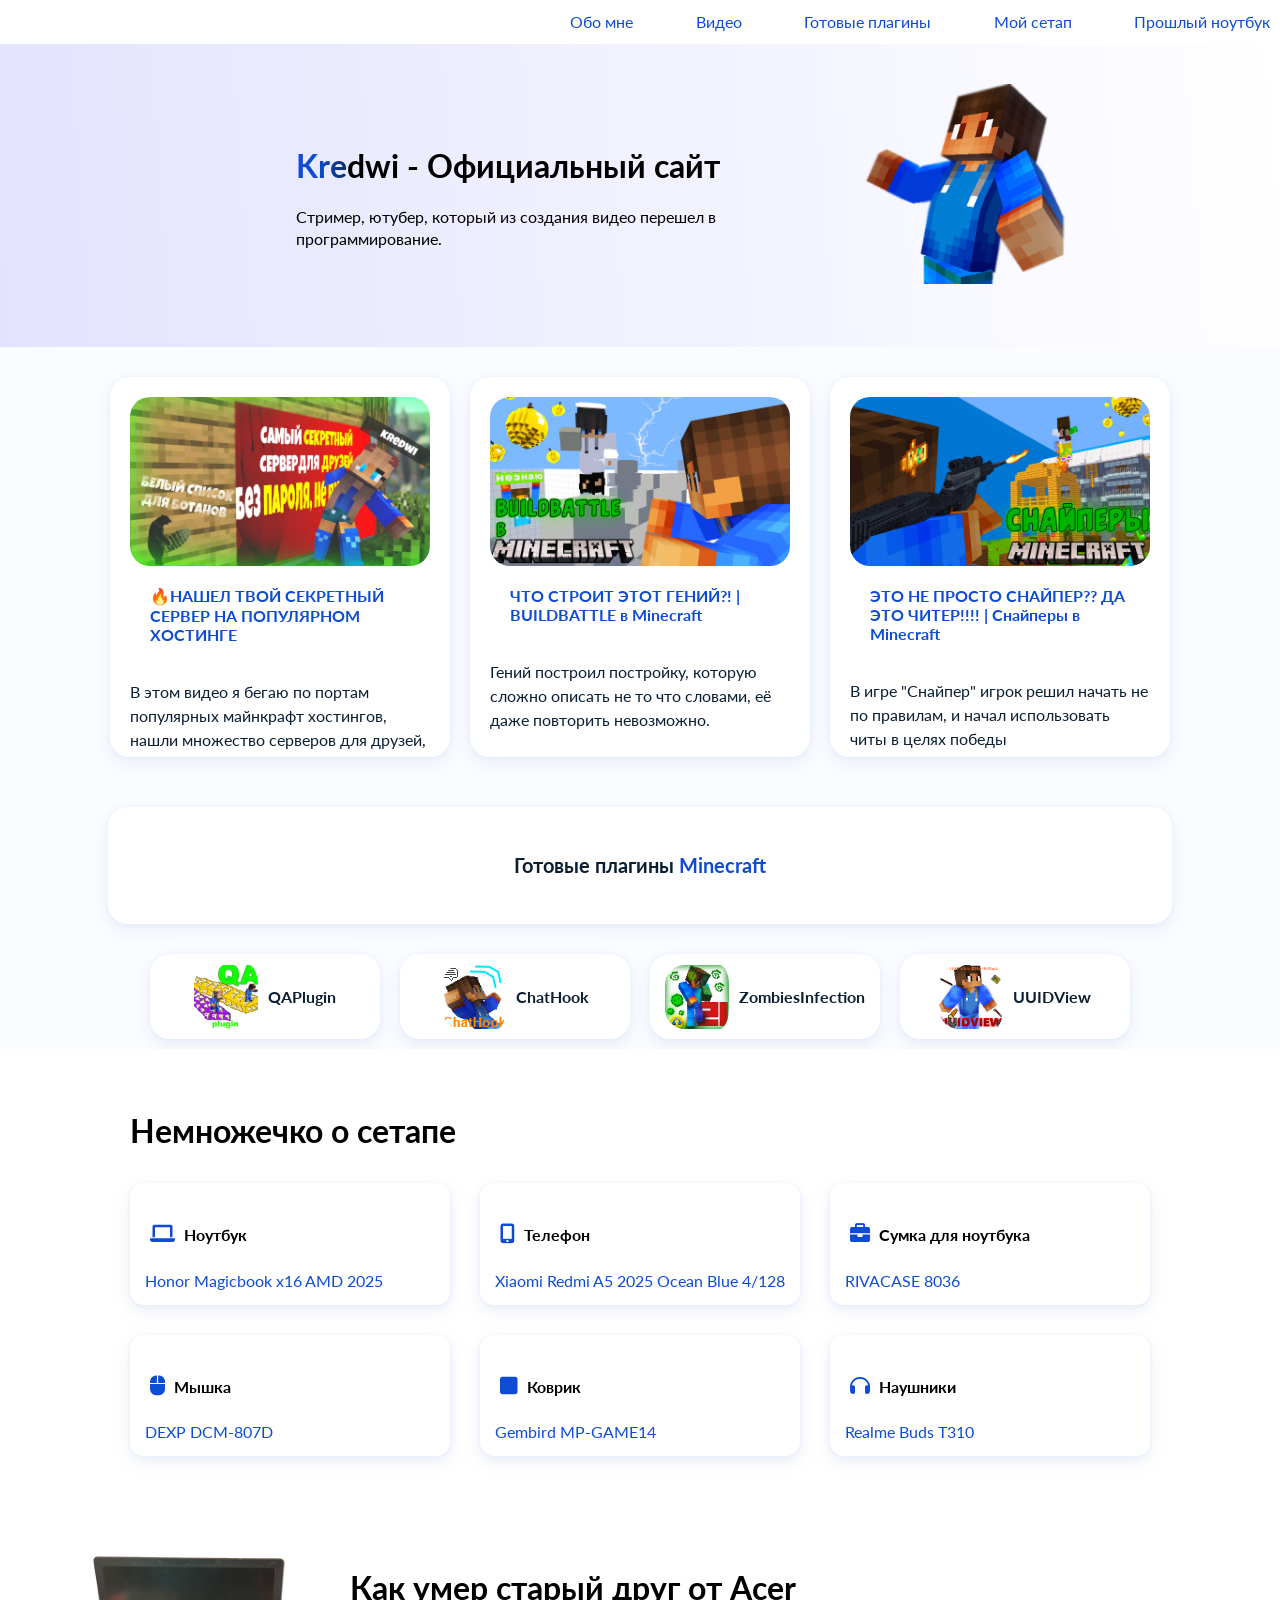
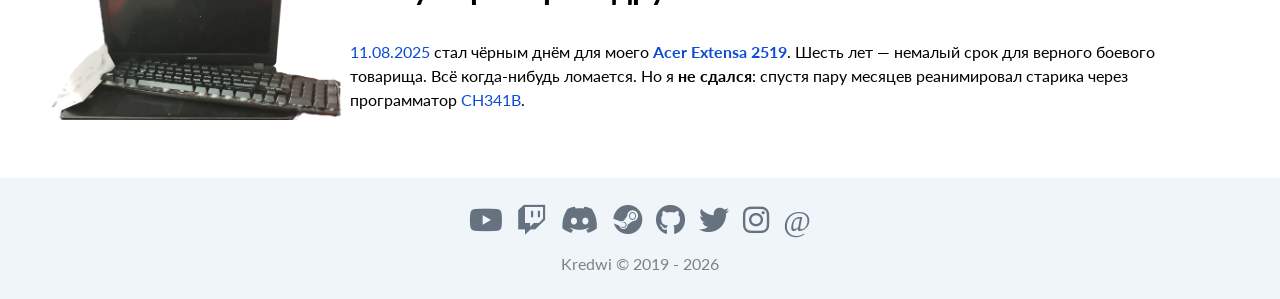
==== commit efb02a21: "delete vk from links" ====
--- a/index.html
+++ b/index.html
@@ -271,11 +271,6 @@
             ><i class="fab fa-github"></i
           ></a>
         </li>
-        <li title="Группа ВК">
-          <a href="https://vk.com/official_kredwi" target="_blank"
-            ><i class="fab fa-vk"></i
-          ></a>
-        </li>
         <li title="Twitter (X)">
           <a href="https://twitter.com/KredwiO" target="_blank"
             ><i class="fab fa-twitter"></i
